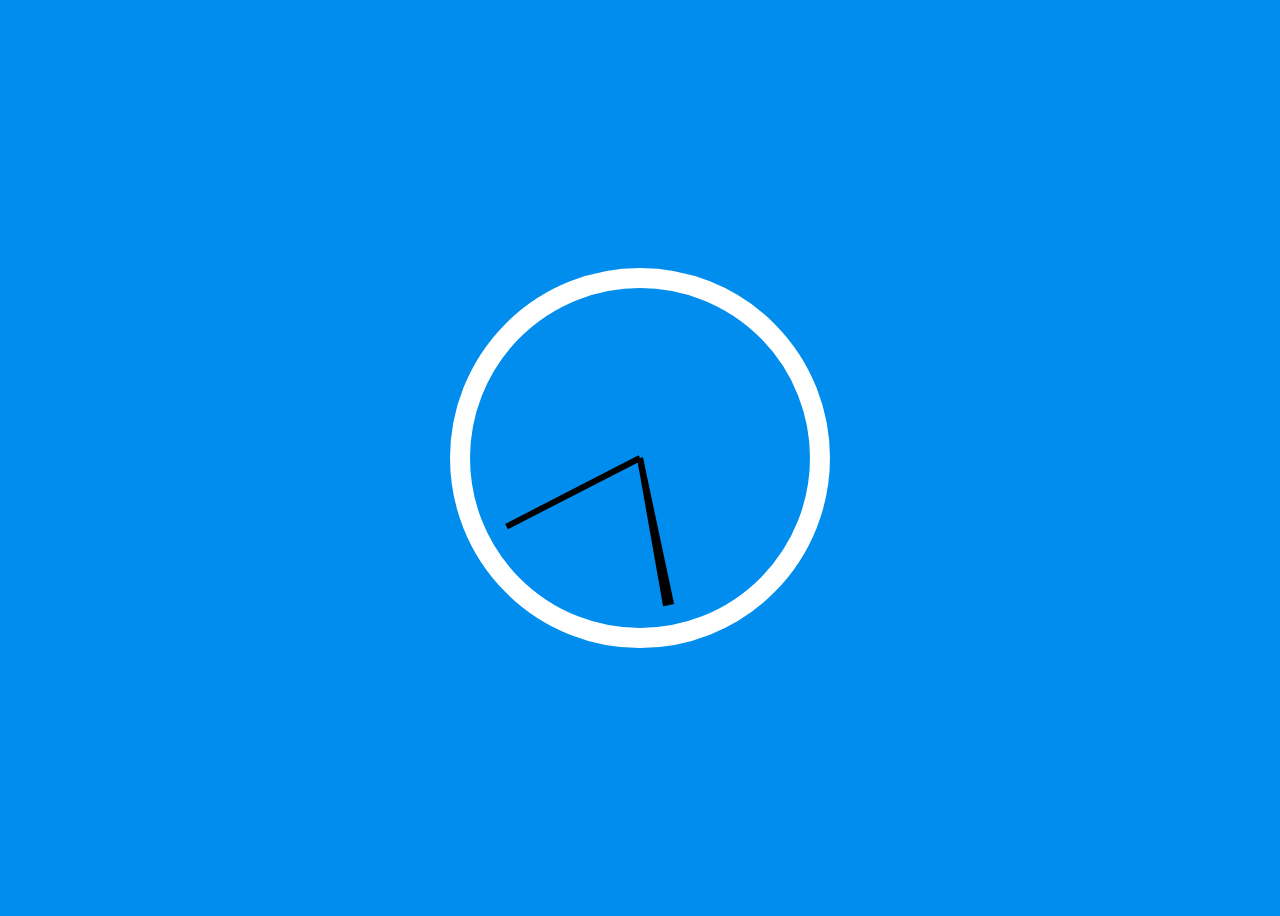
==== #2 JS Clock/index.html @ 46200ec3 "JS Clock Project finished" ====
<!DOCTYPE html>
<html lang="en">
<head>
    <meta charset="UTF-8">
    <meta http-equiv="X-UA-Compatible" content="IE=edge">
    <meta name="viewport" content="width=device-width, initial-scale=1.0">
    <title>#2 JS Clock</title>
    <link rel="stylesheet" href="style.css">
</head>
<body>
    <div class="clock">
        <div class="clock-face">
            <div class="hand hour-hand"></div>
            <div class="hand min-hand"></div>
            <div class="hand second-hand"></div>
        </div>
    </div>

    <script src="app.js"></script>
</body>
</html>
---- #2 JS Clock/style.css ----
html{
    background: #018DED url(https://unsplash.it/1500/1000?image=881&blur=5);
    background-size: cover;
    font-family: 'Helvetica neue';
    text-align: center;
    font-size: 10px;
}

body{
    font-size: 2rem;
    display: flex;
    flex: 1;
    min-height: 100vh;
    align-items: center;
}

.clock{
    width: 30rem;
    height: 30rem;
    border: 20px solid white;
    border-radius: 50%;
    margin: 50px auto;
    position: relative;
    padding: 2rem;
    box-shadow: 
    0 0 0px 4px rgba(0, 0, 0, 0.1)
    inset 0 0 0 3px #efefef
    inset 0 0 10px black
    0 0 10px rgba(0, 0, 0, 0.2);
}

.clock-face{
    position: relative;
    width: 100%;
    height: 100%;
    transform: translateY(-3px);
}

.hand{
    width: 50%;
    height: 6px;
    background: black;
    position: absolute;
    top: 50%;
    transform-origin: 100%;
    transform: rotate(90deg);
    transition: all 0.05s;
    transition-timing-function: cubic-bezier(0.1, 2.7, 0.58, 1);
}
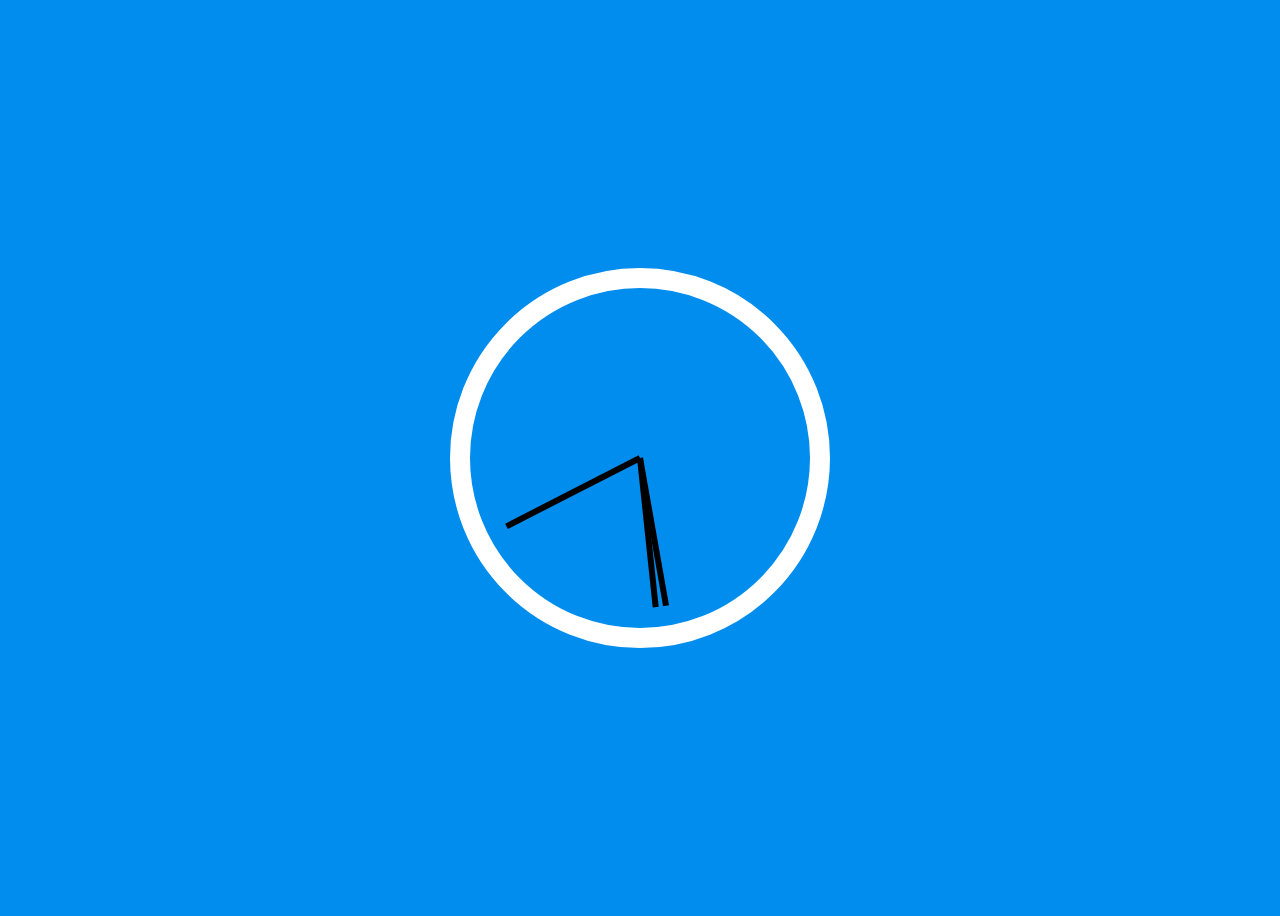
==== commit 1766155b: "JS Clock Project finished" ====
--- a/#2 JS Clock/index.html
+++ b/#2 JS Clock/index.html
@@ -15,7 +15,6 @@
             <div class="hand second-hand"></div>
         </div>
     </div>
-
     <script src="app.js"></script>
 </body>
 </html>